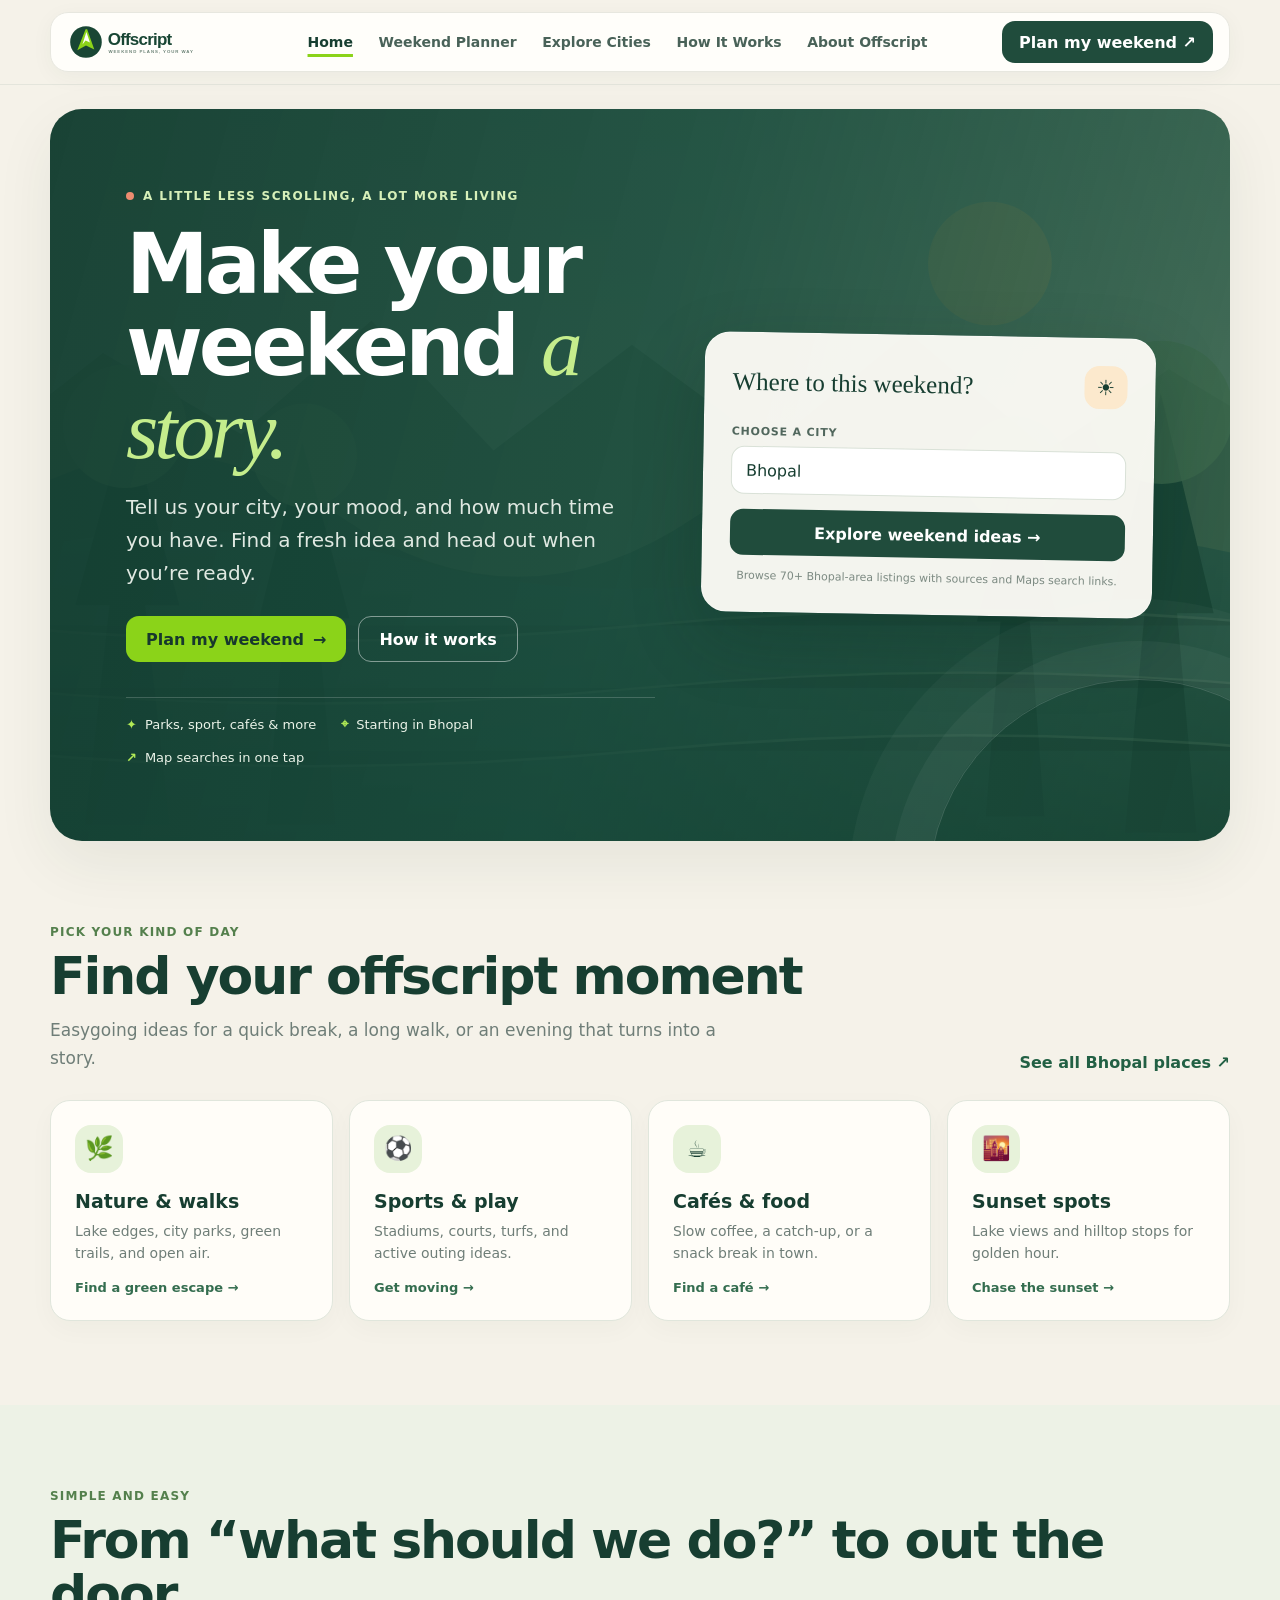
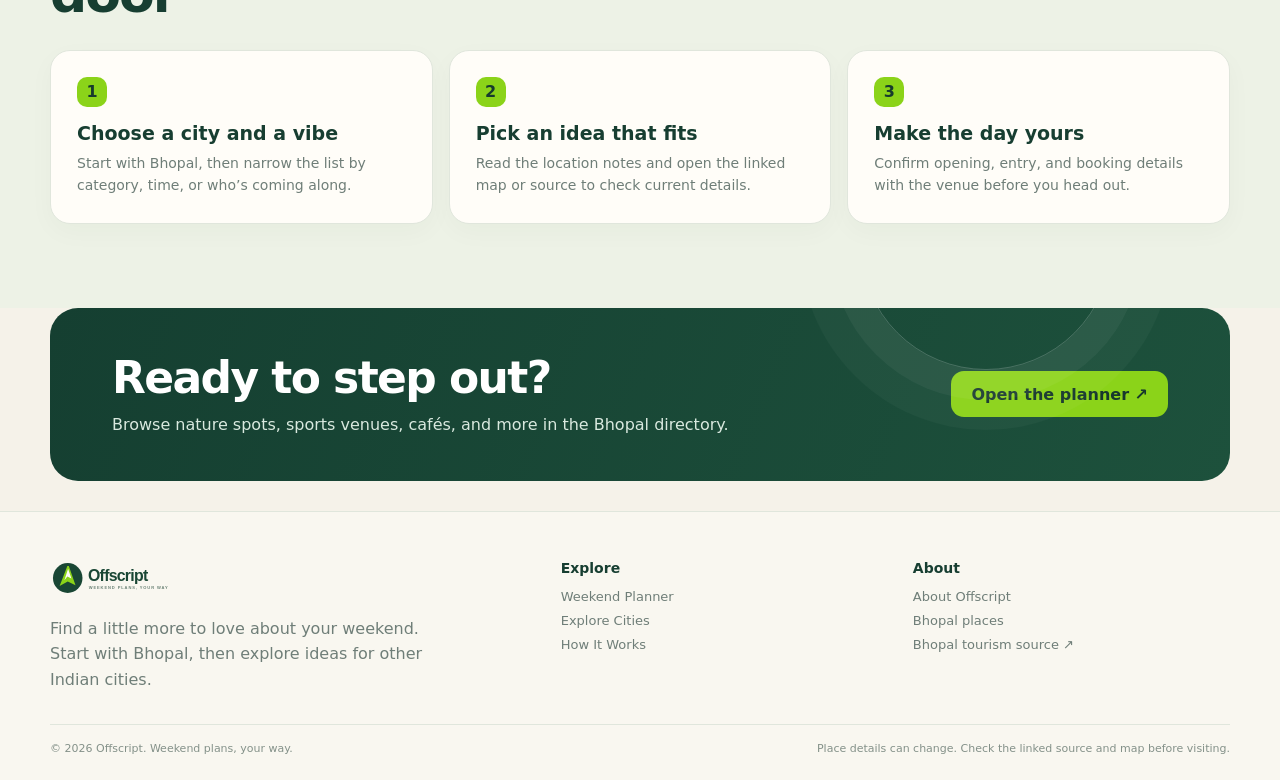
==== index.html @ 76ea66a3 "Add Offscript website" ====
<!doctype html>
<html lang="en">
<head><meta charset="utf-8"><meta name="viewport" content="width=device-width, initial-scale=1"><meta name="description" content="Make your weekend a story. Find thoughtful outing ideas, parks, sports, cafés, and sunset spots in Bhopal."><title>Offscript — Weekend plans, your way</title><link rel="icon" href="assets/offscript-logo.svg" type="image/svg+xml"><link rel="stylesheet" href="assets/styles.css"><link rel="stylesheet" href="assets/pages.css"><script src="assets/shared.js" defer></script></head>
<body data-page="home"><header class="site-header" data-site-header></header>
<main>
  <section class="wrap hero"><div><span class="eyebrow">A little less scrolling, a lot more living</span><h1>Make your weekend <em>a story.</em></h1><p class="hero-copy">Tell us your city, your mood, and how much time you have. Find a fresh idea and head out when you’re ready.</p><div class="hero-actions"><a class="button lime" href="weekend-planner.html">Plan my weekend <span aria-hidden="true">→</span></a><a class="button outline" href="how-it-works.html">How it works</a></div><div class="hero-points"><span><b>✦</b> Parks, sport, cafés & more</span><span><b>⌖</b> Starting in Bhopal</span><span><b>↗</b> Map searches in one tap</span></div></div>
  <aside class="hero-card"><div class="hero-card-head"><h2>Where to this weekend?</h2><span class="sun-icon" aria-hidden="true">☀️</span></div><label class="field-label" for="home-city">Choose a city</label><input class="city-input" id="home-city" list="home-cities" value="Bhopal" autocomplete="off"><datalist id="home-cities"><option>Bhopal</option><option>Indore</option><option>Delhi NCR</option><option>Mumbai</option><option>Bengaluru</option><option>Hyderabad</option><option>Pune</option><option>Jaipur</option></datalist><a class="button" id="home-plan-link" href="weekend-planner.html">Explore weekend ideas →</a><p class="micro-copy">Browse 70+ Bhopal-area listings with sources and Maps search links.</p></aside></section>
  <section class="section"><div class="wrap"><div class="section-head"><div><p class="section-eyebrow">Pick your kind of day</p><h2>Find your offscript moment</h2><p class="section-sub">Easygoing ideas for a quick break, a long walk, or an evening that turns into a story.</p></div><a class="text-link" href="weekend-planner.html">See all Bhopal places ↗</a></div><div class="category-grid"><article class="category-card"><div class="category-icon">🌿</div><h3>Nature & walks</h3><p>Lake edges, city parks, green trails, and open air.</p><a href="weekend-planner.html?category=nature">Find a green escape →</a></article><article class="category-card"><div class="category-icon">⚽</div><h3>Sports & play</h3><p>Stadiums, courts, turfs, and active outing ideas.</p><a href="weekend-planner.html?category=sports">Get moving →</a></article><article class="category-card"><div class="category-icon">☕</div><h3>Cafés & food</h3><p>Slow coffee, a catch-up, or a snack break in town.</p><a href="weekend-planner.html?category=cafe">Find a café →</a></article><article class="category-card"><div class="category-icon">🌇</div><h3>Sunset spots</h3><p>Lake views and hilltop stops for golden hour.</p><a href="weekend-planner.html?category=sunset">Chase the sunset →</a></article></div></div></section>
  <section class="section section-soft"><div class="wrap"><div class="section-head"><div><p class="section-eyebrow">Simple and easy</p><h2>From “what should we do?” to out the door</h2></div></div><div class="step-grid"><article class="step-card"><span class="step-number">1</span><h3>Choose a city and a vibe</h3><p>Start with Bhopal, then narrow the list by category, time, or who’s coming along.</p></article><article class="step-card"><span class="step-number">2</span><h3>Pick an idea that fits</h3><p>Read the location notes and open the linked map or source to check current details.</p></article><article class="step-card"><span class="step-number">3</span><h3>Make the day yours</h3><p>Confirm opening, entry, and booking details with the venue before you head out.</p></article></div></div></section>
  <section class="wrap dark-cta"><div><h2>Ready to step out?</h2><p>Browse nature spots, sports venues, cafés, and more in the Bhopal directory.</p></div><a class="button lime" href="weekend-planner.html">Open the planner ↗</a></section>
</main><footer class="site-footer" data-site-footer></footer>
<script>const homeCity=document.querySelector('#home-city');document.querySelector('#home-plan-link').addEventListener('click',e=>{e.preventDefault();location.href=`weekend-planner.html?city=${encodeURIComponent(homeCity.value.trim()||'Bhopal')}`})</script></body></html>
---- assets/styles.css ----
:root{--paper:#f5f2e9;--surface:#fffdf8;--ink:#173e31;--green:#204c3c;--lime:#8bd319;--mint:#e7f2da;--muted:#6f7e78;--line:#e0e6dc;--coral:#ed8c70;--shadow:0 22px 60px #183b2c12;--radius:24px}*{box-sizing:border-box}html{scroll-behavior:smooth}body{margin:0;background:var(--paper);color:var(--ink);font-family:Inter,ui-sans-serif,system-ui,-apple-system,"Segoe UI",sans-serif;-webkit-font-smoothing:antialiased}a{color:inherit}button,input,select{font:inherit}button{cursor:pointer}.wrap{width:min(1180px,calc(100% - 40px));margin-inline:auto}.site-header{position:sticky;top:0;z-index:20;padding:12px 0;background:#f5f2e9eF;backdrop-filter:blur(16px);border-bottom:1px solid #e4e5dc}.nav-shell{display:flex;align-items:center;justify-content:space-between;gap:24px;min-height:56px;padding:8px 16px;border:1px solid #e7e7df;border-radius:18px;background:#fffefa;box-shadow:0 5px 22px #163a2c0b}.brand img{display:block;width:166px;height:auto}.nav-links{display:flex;align-items:center;gap:clamp(12px,2vw,27px)}.nav-links a{text-decoration:none;color:#496258;font-size:14px;font-weight:650;white-space:nowrap}.nav-links a:hover,.nav-links a[aria-current=page]{color:var(--ink)}.nav-links a[aria-current=page]{text-decoration:underline;text-decoration-color:var(--lime);text-decoration-thickness:3px;text-underline-offset:7px}.nav-cta,.button{display:inline-flex;align-items:center;justify-content:center;gap:9px;min-height:46px;padding:0 20px;border:0;border-radius:13px;background:var(--green);color:white;text-decoration:none;font-weight:750;transition:transform .18s,background .18s}.nav-cta{min-height:42px;padding:0 17px;white-space:nowrap}.button:hover,.nav-cta:hover{background:#153c2e;transform:translateY(-1px)}.button.lime{background:var(--lime);color:#17382d}.button.lime:hover{background:#9de52a}.button.outline{border:1px solid #cbd8cf;background:transparent;color:var(--ink)}.button.outline:hover{background:#edf3e9}.menu-toggle{display:none;border:1px solid var(--line);background:#fff;border-radius:10px;padding:9px;color:var(--ink)}.hero{position:relative;isolation:isolate;overflow:hidden;min-height:590px;display:grid;grid-template-columns:1.08fr .92fr;align-items:center;gap:48px;margin:24px auto 0;padding:clamp(32px,6vw,76px);border-radius:32px;background:linear-gradient(105deg,#143e31f5 0%,#194b3ce8 49%,#1a4a38b3 100%),url("landscape.svg") center/cover;color:white;box-shadow:var(--shadow)}.hero:after{content:"";position:absolute;z-index:-1;width:420px;height:420px;right:-120px;bottom:-260px;border:1px solid #ffffff28;border-radius:50%;box-shadow:0 0 0 38px #ffffff0a,0 0 0 80px #ffffff08}.eyebrow{display:inline-flex;align-items:center;gap:9px;color:#d7f0b9;font-size:12px;font-weight:850;letter-spacing:1.4px;text-transform:uppercase}.eyebrow:before{content:"";width:8px;height:8px;border-radius:50%;background:var(--coral)}h1,h2,h3,p{margin-top:0}.hero h1{max-width:720px;margin:20px 0;font-size:clamp(46px,6.5vw,84px);line-height:.99;letter-spacing:-4px}.hero h1 em{font-family:Georgia,serif;font-weight:500;color:#c5ed8c}.hero-copy{max-width:575px;color:#e0e9e2;font-size:clamp(16px,1.8vw,20px);line-height:1.65}.hero-actions{display:flex;flex-wrap:wrap;gap:12px;margin-top:26px}.hero .button.outline{border-color:#ffffff75;color:white}.hero .button.outline:hover{background:#ffffff16}.hero-points{display:flex;flex-wrap:wrap;gap:18px 25px;margin-top:35px;padding-top:18px;border-top:1px solid #ffffff2e;color:#eaf3e8;font-size:13px}.hero-points span{display:flex;align-items:center;gap:8px}.hero-points b{color:#b2eb56}.hero-card{padding:27px;border:1px solid #ffffff56;border-radius:25px;background:#fffdf8f2;color:var(--ink);box-shadow:0 26px 70px #061e1838;transform:rotate(1deg)}.hero-card-head{display:flex;align-items:center;justify-content:space-between;margin-bottom:22px}.hero-card-head h2{margin:0;font-family:Georgia,serif;font-size:25px;font-weight:500}.sun-icon{display:grid;place-items:center;width:43px;height:43px;border-radius:15px;background:#fce9cd;font-size:21px}.field-label{display:block;margin:15px 0 8px;color:#51675d;font-size:11px;font-weight:850;letter-spacing:.8px;text-transform:uppercase}.city-input,.filter-select,.field-input{width:100%;height:48px;padding:0 14px;border:1px solid #d9e1d7;border-radius:13px;outline:0;background:white;color:var(--ink)}.city-input:focus,.filter-select:focus,.field-input:focus{border-color:#6aa681;box-shadow:0 0 0 3px #80bd7a28}.hero-card .button{width:100%;margin-top:15px}.micro-copy{margin:12px 0 0;color:#7c8a82;text-align:center;font-size:11px;line-height:1.55}.section{padding:84px 0}.section-head{display:flex;align-items:flex-end;justify-content:space-between;gap:22px;margin-bottom:28px}.section-eyebrow{margin-bottom:10px;color:#54804d;font-size:12px;font-weight:850;letter-spacing:1.2px;text-transform:uppercase}.section h2{margin:0;color:var(--ink);font-size:clamp(32px,4.5vw,52px);line-height:1.05;letter-spacing:-2px}.section-sub{max-width:680px;margin:12px 0 0;color:var(--muted);font-size:17px;line-height:1.65}.text-link{color:#226044;font-weight:800;text-decoration:none;white-space:nowrap}.text-link:hover{text-decoration:underline}.category-grid,.step-grid,.city-grid{display:grid;grid-template-columns:repeat(4,1fr);gap:16px}.category-card,.step-card,.city-card{padding:24px;border:1px solid var(--line);border-radius:20px;background:var(--surface);box-shadow:0 8px 26px #183b2c08}.category-icon,.step-icon{display:grid;place-items:center;width:48px;height:48px;margin-bottom:17px;border-radius:16px;background:var(--mint);font-size:23px}.category-card h3,.step-card h3,.city-card h3{margin:0 0 8px;font-size:19px}.category-card p,.step-card p,.city-card p{margin:0;color:var(--muted);font-size:14px;line-height:1.6}.category-card a{display:inline-block;margin-top:15px;color:#346d4f;font-size:13px;font-weight:800;text-decoration:none}.planner-intro{padding:68px 0 38px;text-align:center}.planner-intro .section-eyebrow{margin-bottom:14px}.planner-intro h1{margin:0;color:var(--ink);font-size:clamp(42px,6vw,72px);line-height:1;letter-spacing:-3px}.planner-intro p{max-width:780px;margin:17px auto 0;color:var(--muted);font-size:18px;line-height:1.65}.filter-panel{padding:28px;border:1px solid var(--line);border-radius:25px;background:var(--surface);box-shadow:var(--shadow)}.filter-grid{display:grid;grid-template-columns:1.5fr repeat(4,1fr);gap:18px;align-items:end}.filter-item label{display:block;margin-bottom:8px;font-weight:800;font-size:13px}.filter-item select{height:46px}.quick-row{display:flex;align-items:center;flex-wrap:wrap;gap:8px;margin-top:18px;padding-top:18px;border-top:1px solid var(--line);color:var(--muted);font-size:13px}.quick-chip,.category-chip{padding:7px 13px;border:1px solid #bfcfc3;border-radius:999px;background:white;color:var(--ink);font-size:13px;font-weight:700}.quick-chip:hover,.category-chip:hover,.category-chip.active{border-color:var(--green);background:var(--green);color:white}.category-row{display:flex;align-items:center;flex-wrap:wrap;gap:8px;margin-top:18px}.results{padding:48px 0 76px}.results-head{display:flex;align-items:flex-end;justify-content:space-between;gap:15px;margin-bottom:22px}.results-head h2{margin:0;font-size:clamp(28px,4vw,42px);letter-spacing:-1.5px}.results-head p{margin:8px 0 0;color:var(--muted)}.count-badge{padding:10px 15px;border-radius:999px;background:#fff;border:1px solid var(--line);font-weight:750;font-size:13px;white-space:nowrap}.cards{display:grid;grid-template-columns:repeat(3,minmax(0,1fr));gap:16px}.place-card{display:flex;flex-direction:column;min-height:305px;padding:19px;border:1px solid var(--line);border-radius:21px;background:var(--surface);box-shadow:0 8px 28px #1a3b2e08}.place-top{display:flex;align-items:flex-start;justify-content:space-between;gap:10px}.place-icon{display:grid;place-items:center;width:42px;height:42px;border-radius:14px;background:#e4f0df;font-size:21px}.category-badge,.distance-badge{display:inline-flex;align-items:center;padding:6px 10px;border-radius:999px;background:#ecf2e8;color:#315746;font-size:11px;font-weight:800}.place-card h3{margin:16px 0 7px;font-size:20px;line-height:1.25;letter-spacing:-.45px}.place-area{display:flex;align-items:flex-start;gap:6px;color:#61766b;font-size:12px;font-weight:700;line-height:1.45}.place-card p{margin:11px 0;color:#718078;font-size:13px;line-height:1.55}.place-meta{display:flex;flex-wrap:wrap;gap:7px;margin:0 0 14px}.meta-tag{padding:5px 8px;border:1px solid #e1e7dd;border-radius:999px;color:#687970;font-size:10px;font-weight:750}.place-bottom{display:flex;align-items:center;justify-content:space-between;gap:10px;margin-top:auto;padding-top:13px;border-top:1px solid #e9ece5}.price-note{color:#78867f;font-size:11px;line-height:1.45}.maps-link{display:inline-flex;align-items:center;gap:6px;color:#1d6845;font-size:12px;font-weight:850;text-decoration:none;white-space:nowrap}.maps-link:hover{text-decoration:underline}.source-link{display:inline-block;margin-top:9px;color:#789084;font-size:10px;text-decoration:underline;text-underline-offset:2px}.empty-state{max-width:820px;margin:0 auto;padding:54px 30px;border:1px dashed #cad7cc;border-radius:25px;background:#fff;text-align:center}.empty-icon{display:grid;place-items:center;width:64px;height:64px;margin:0 auto 18px;border-radius:50%;background:#edf3e7;font-size:28px}.empty-state h3{margin:0 0 8px;font-size:25px}.empty-state p{max-width:610px;margin:0 auto 19px;color:var(--muted);line-height:1.6}.note-panel{padding:17px 19px;border-left:4px solid var(--lime);border-radius:0 12px 12px 0;background:#edf4e5;color:#53675e;font-size:13px;line-height:1.6}.dark-cta{position:relative;overflow:hidden;display:flex;align-items:center;justify-content:space-between;gap:22px;padding:44px clamp(22px,5vw,62px);border-radius:28px;background:linear-gradient(112deg,#153f31,#1d513c);color:white}.dark-cta h2{margin:0 0 9px;font-size:clamp(28px,4vw,44px);letter-spacing:-1.6px}.dark-cta p{max-width:700px;margin:0;color:#d9e9df;line-height:1.6}.dark-cta:after{content:"";position:absolute;width:250px;height:250px;right:10%;top:-190px;border-radius:50%;border:1px solid #ffffff33;box-shadow:0 0 0 30px #ffffff0b,0 0 0 60px #ffffff08;pointer-events:none}.site-footer{margin-top:30px;padding:48px 0 22px;border-top:1px solid var(--line);background:#f9f7f0}.footer-grid{display:grid;grid-template-columns:1.5fr 1fr 1fr;gap:35px}.footer-brand img{width:155px}.footer-brand p{max-width:390px;margin:16px 0 0;color:var(--muted);line-height:1.6}.footer-col h3{margin:0 0 13px;font-size:14px}.footer-col a{display:block;margin:9px 0;color:var(--muted);font-size:13px;text-decoration:none}.footer-col a:hover{color:var(--ink)}.fine-print{display:flex;justify-content:space-between;gap:18px;margin-top:32px;padding-top:16px;border-top:1px solid var(--line);color:#849189;font-size:11px;line-height:1.5}.page-banner{margin:26px auto 0;padding:clamp(32px,5vw,60px);border-radius:28px;background:linear-gradient(135deg,#eaf3dc,#fffdf8);border:1px solid var(--line)}.page-banner h1{max-width:850px;margin:0;color:var(--ink);font-size:clamp(40px,6vw,68px);letter-spacing:-3px;line-height:1}.page-banner p{max-width:760px;margin:17px 0 0;color:var(--muted);font-size:18px;line-height:1.65}.city-card{display:flex;flex-direction:column;min-height:205px}.city-card .status{display:inline-flex;align-self:flex-start;margin-bottom:16px;padding:5px 9px;border-radius:999px;background:#e9f2dc;color:#456d35;font-size:10px;font-weight:850;text-transform:uppercase;letter-spacing:.6px}.city-card .status.pending{background:#f5ecda;color:#8b6c36}.city-card a{margin-top:auto;padding-top:15px;color:#2f6e4f;font-weight:800;text-decoration:none;font-size:13px}.steps-wrap{counter-reset:steps}.step-card{position:relative;padding-top:31px}.step-card .step-number{display:inline-grid;place-items:center;width:30px;height:30px;margin-bottom:15px;border-radius:10px;background:var(--lime);color:#173b2d;font-weight:900}.about-columns{display:grid;grid-template-columns:1fr 1fr;gap:20px}.about-card{padding:26px;border:1px solid var(--line);border-radius:20px;background:white}.about-card h2{margin:0 0 12px;font-size:24px}.about-card p{margin:0;color:var(--muted);line-height:1.7}.mobile-only{display:none}@media(max-width:1000px){.filter-grid{grid-template-columns:repeat(3,1fr)}.filter-item:first-child{grid-column:span 3}.category-grid,.city-grid{grid-template-columns:repeat(2,1fr)}.cards{grid-template-columns:repeat(2,minmax(0,1fr))}.hero{gap:30px}.hero h1{font-size:clamp(45px,6vw,72px)}}@media(max-width:720px){.wrap{width:min(100% - 28px,600px)}.site-header{padding:7px 0}.nav-shell{position:relative;flex-wrap:wrap;padding:8px 11px}.brand img{width:140px}.menu-toggle{display:block;margin-left:auto}.nav-cta{display:none}.nav-links{display:none;flex-basis:100%;flex-direction:column;align-items:stretch;gap:0;padding:5px 4px 9px}.nav-links.open{display:flex}.nav-links a{padding:12px 8px;border-top:1px solid #edf0e8}.hero{grid-template-columns:1fr;min-height:0;margin-top:12px;padding:33px 23px;border-radius:23px}.hero h1{font-size:clamp(48px,13vw,72px);letter-spacing:-2.8px}.hero-card{max-width:500px;transform:none}.hero-points{gap:12px 16px;font-size:12px}.section{padding:60px 0}.section-head{align-items:flex-start;flex-direction:column}.section-sub{font-size:15px}.filter-panel{padding:18px}.filter-grid{grid-template-columns:1fr 1fr;gap:13px}.filter-item:first-child{grid-column:span 2}.cards{grid-template-columns:1fr}.place-card{min-height:0}.planner-intro{padding:48px 0 28px}.planner-intro h1{letter-spacing:-2px}.planner-intro p{font-size:15px}.results{padding:34px 0 55px}.results-head{align-items:flex-start;flex-direction:column}.category-grid,.city-grid{grid-template-columns:1fr 1fr;gap:11px}.category-card,.step-card,.city-card{padding:18px}.dark-cta{align-items:flex-start;flex-direction:column;padding:31px 23px}.footer-grid{grid-template-columns:1fr 1fr;gap:24px}.footer-brand{grid-column:1/-1}.fine-print{flex-direction:column;gap:6px}.page-banner{margin-top:12px;border-radius:22px}.page-banner h1{letter-spacing:-2px}.page-banner p{font-size:15px}.about-columns{grid-template-columns:1fr}}@media(max-width:420px){.filter-grid{grid-template-columns:1fr}.filter-item:first-child{grid-column:auto}.category-grid,.city-grid{grid-template-columns:1fr}.hero-actions .button{flex:1 1 100%}.footer-grid{grid-template-columns:1fr}.footer-brand{grid-column:auto}.count-badge{white-space:normal}}
---- assets/pages.css ----
.section-soft{background:#edf2e6}.section-soft .step-grid{grid-template-columns:repeat(3,1fr)}.place-meta{align-items:center;color:#61766b;font-size:11px;font-weight:700}.place-meta small{color:#85928b;font-size:10px;font-weight:500}.daytrip-label{padding:5px 8px;border-radius:999px;background:#f6ecdc;color:#89642e;font-size:10px}.filter-caption{margin-right:5px;color:#61766b;font-size:12px;font-weight:750}.clear-button{margin-left:auto;padding:7px 10px;border:0;background:transparent;color:#47705a;font-size:12px;font-weight:800}.clear-button:hover{text-decoration:underline}.planner-note{margin-top:26px}.city-search-inline{display:flex;gap:10px;max-width:620px;margin-top:25px}.city-search-inline .city-input{flex:1;min-width:0}.city-search-inline .button{white-space:nowrap}.section-soft .step-card{padding:26px;border:1px solid var(--line);border-radius:20px;background:#fffdf8}.category-badge{white-space:nowrap}.place-bottom{margin-top:12px}.place-card .source-link{align-self:flex-start}.place-card .place-description{color:#718078}.place-card .place-area{margin-bottom:0}.empty-state[hidden],.empty-state [hidden]{display:none}.filter-item input{height:46px}.planner-intro+.filter-panel{margin-bottom:0}@media(max-width:1000px){.section-soft .step-grid{grid-template-columns:repeat(2,1fr)}}@media(max-width:720px){.section-soft .step-grid{grid-template-columns:1fr}.city-search-inline{flex-direction:column}.city-search-inline .button{width:100%}.clear-button{margin-left:0}.place-meta{font-size:10px}}
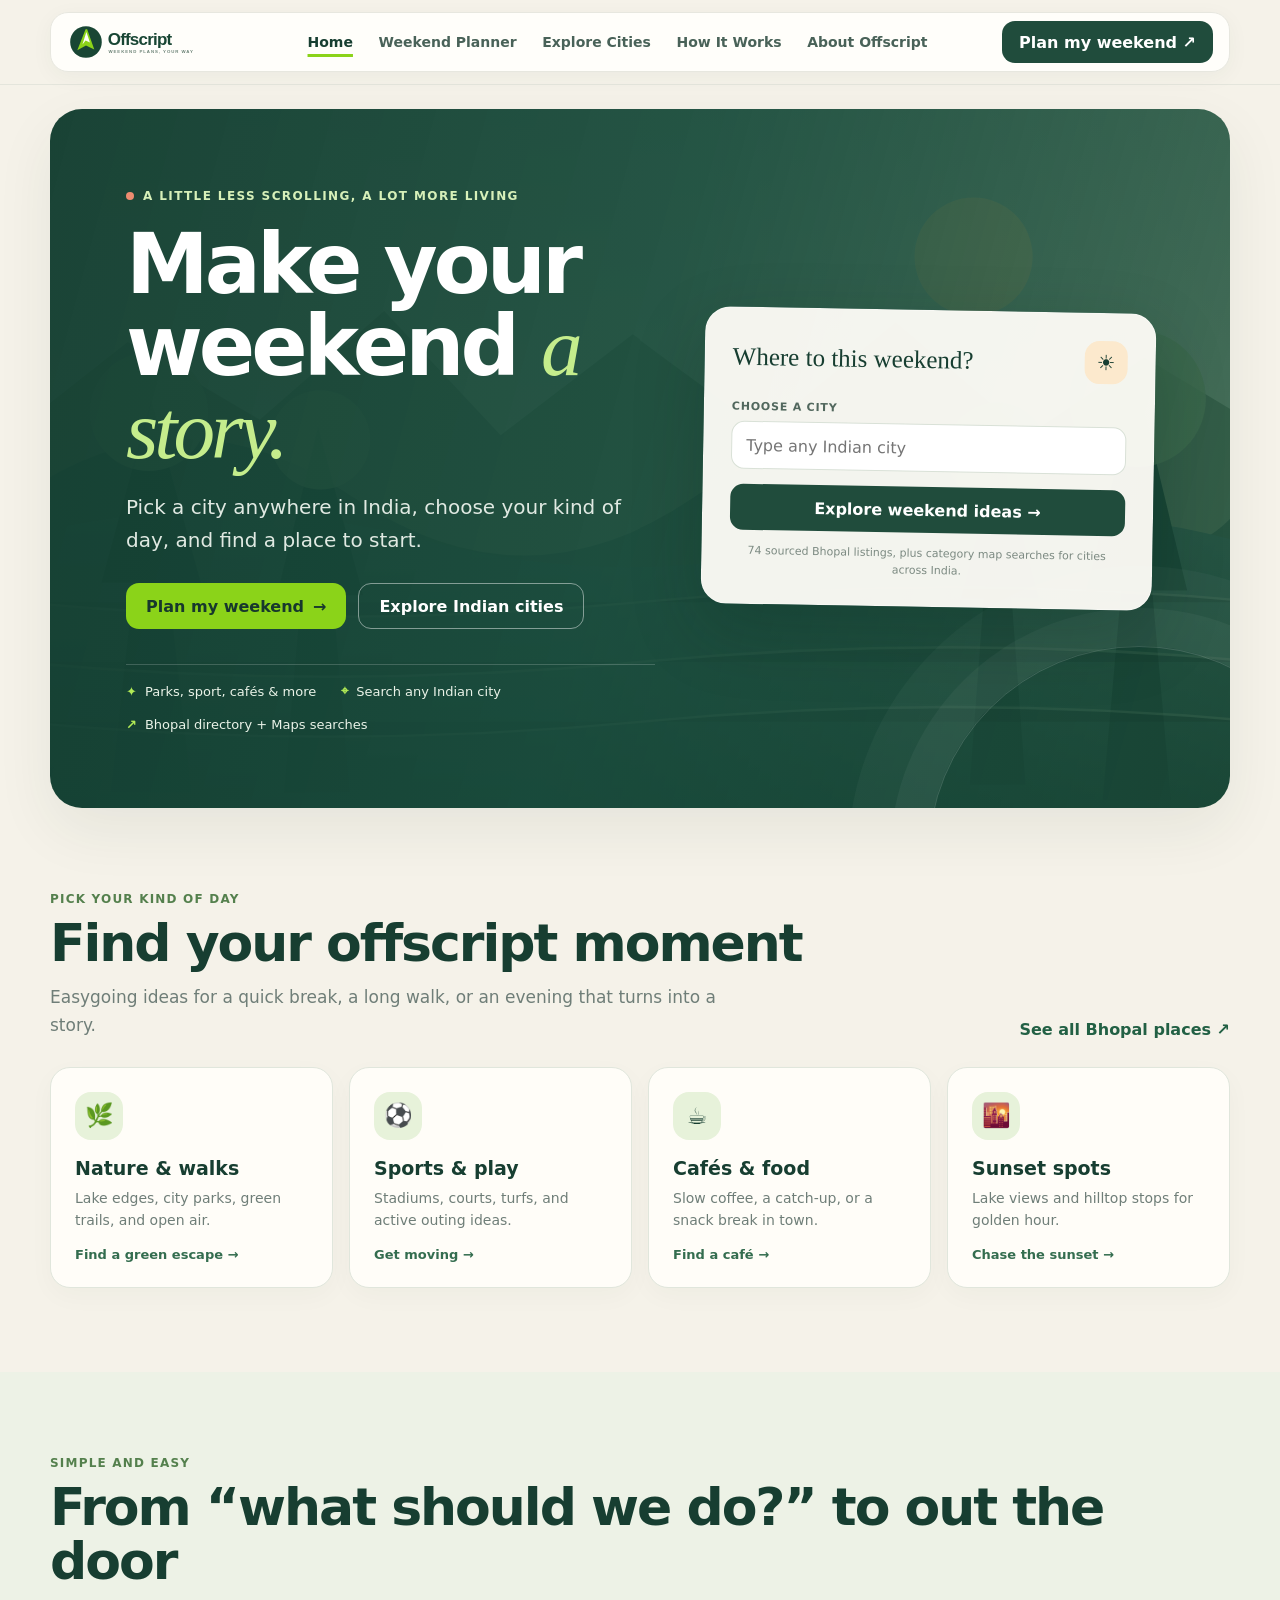
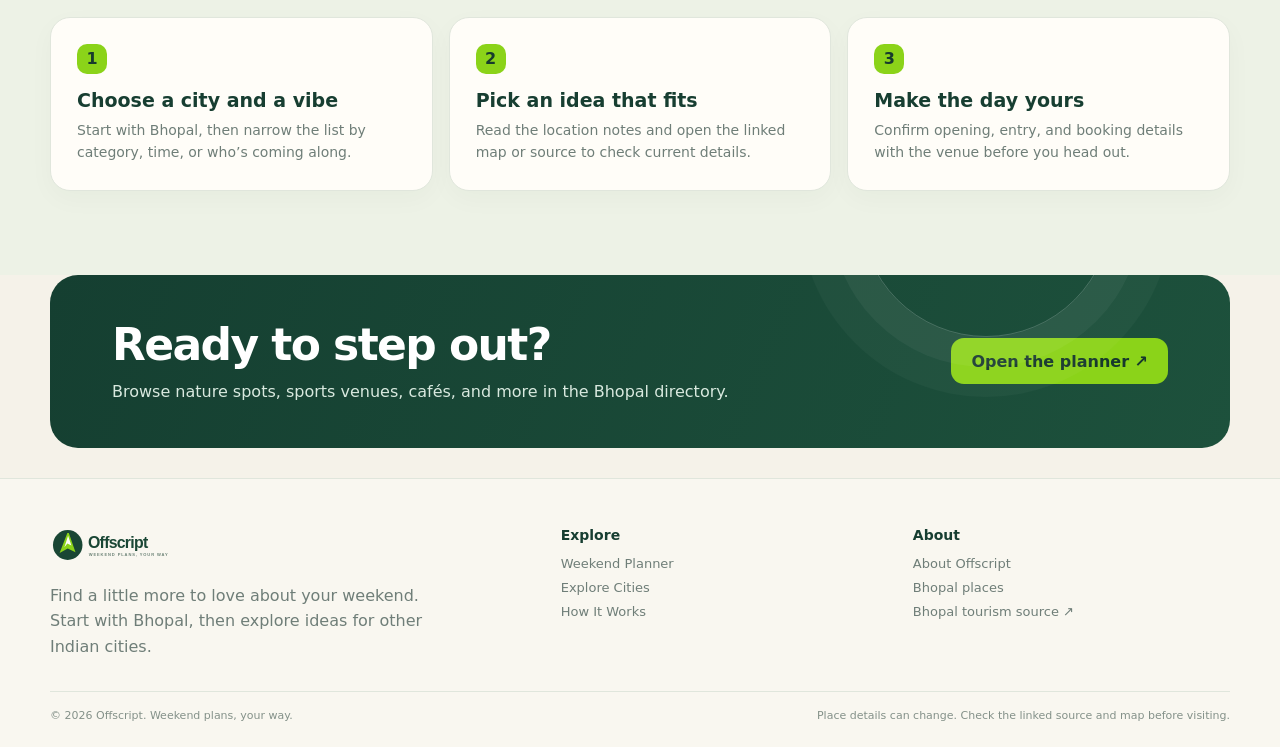
==== commit a4892346: "Update Offscript website planner" ====
--- a/index.html
+++ b/index.html
@@ -1,12 +1,12 @@
 <!doctype html>
 <html lang="en">
-<head><meta charset="utf-8"><meta name="viewport" content="width=device-width, initial-scale=1"><meta name="description" content="Make your weekend a story. Find thoughtful outing ideas, parks, sports, cafés, and sunset spots in Bhopal."><title>Offscript — Weekend plans, your way</title><link rel="icon" href="assets/offscript-logo.svg" type="image/svg+xml"><link rel="stylesheet" href="assets/styles.css"><link rel="stylesheet" href="assets/pages.css"><script src="assets/shared.js" defer></script></head>
+<head><meta charset="utf-8"><meta name="viewport" content="width=device-width, initial-scale=1"><meta name="description" content="Plan a weekend in any Indian city. Browse Bhopal's sourced place directory or explore city searches across India."><title>Offscript — Weekend plans across India</title><link rel="icon" href="assets/offscript-logo.svg" type="image/svg+xml"><link rel="stylesheet" href="assets/styles.css"><link rel="stylesheet" href="assets/pages.css"><script src="assets/india-cities.js" defer></script><script src="assets/shared.js" defer></script></head>
 <body data-page="home"><header class="site-header" data-site-header></header>
 <main>
-  <section class="wrap hero"><div><span class="eyebrow">A little less scrolling, a lot more living</span><h1>Make your weekend <em>a story.</em></h1><p class="hero-copy">Tell us your city, your mood, and how much time you have. Find a fresh idea and head out when you’re ready.</p><div class="hero-actions"><a class="button lime" href="weekend-planner.html">Plan my weekend <span aria-hidden="true">→</span></a><a class="button outline" href="how-it-works.html">How it works</a></div><div class="hero-points"><span><b>✦</b> Parks, sport, cafés & more</span><span><b>⌖</b> Starting in Bhopal</span><span><b>↗</b> Map searches in one tap</span></div></div>
-  <aside class="hero-card"><div class="hero-card-head"><h2>Where to this weekend?</h2><span class="sun-icon" aria-hidden="true">☀️</span></div><label class="field-label" for="home-city">Choose a city</label><input class="city-input" id="home-city" list="home-cities" value="Bhopal" autocomplete="off"><datalist id="home-cities"><option>Bhopal</option><option>Indore</option><option>Delhi NCR</option><option>Mumbai</option><option>Bengaluru</option><option>Hyderabad</option><option>Pune</option><option>Jaipur</option></datalist><a class="button" id="home-plan-link" href="weekend-planner.html">Explore weekend ideas →</a><p class="micro-copy">Browse 70+ Bhopal-area listings with sources and Maps search links.</p></aside></section>
+  <section class="wrap hero"><div><span class="eyebrow">A little less scrolling, a lot more living</span><h1>Make your weekend <em>a story.</em></h1><p class="hero-copy">Pick a city anywhere in India, choose your kind of day, and find a place to start.</p><div class="hero-actions"><a class="button lime" href="weekend-planner.html">Plan my weekend <span aria-hidden="true">→</span></a><a class="button outline" href="explore-cities.html">Explore Indian cities</a></div><div class="hero-points"><span><b>✦</b> Parks, sport, cafés & more</span><span><b>⌖</b> Search any Indian city</span><span><b>↗</b> Bhopal directory + Maps searches</span></div></div>
+  <aside class="hero-card"><div class="hero-card-head"><h2>Where to this weekend?</h2><span class="sun-icon" aria-hidden="true">☀️</span></div><label class="field-label" for="home-city">Choose a city</label><input class="city-input" id="home-city" list="home-cities" placeholder="Type any Indian city" autocomplete="off"><datalist id="home-cities"><option>Bhopal</option><option>Delhi</option><option>Mumbai</option><option>Bengaluru</option><option>Hyderabad</option><option>Chennai</option><option>Kolkata</option><option>Jaipur</option></datalist><a class="button" id="home-plan-link" href="weekend-planner.html?city=Bhopal">Explore weekend ideas →</a><p class="micro-copy">74 sourced Bhopal listings, plus category map searches for cities across India.</p></aside></section>
   <section class="section"><div class="wrap"><div class="section-head"><div><p class="section-eyebrow">Pick your kind of day</p><h2>Find your offscript moment</h2><p class="section-sub">Easygoing ideas for a quick break, a long walk, or an evening that turns into a story.</p></div><a class="text-link" href="weekend-planner.html">See all Bhopal places ↗</a></div><div class="category-grid"><article class="category-card"><div class="category-icon">🌿</div><h3>Nature & walks</h3><p>Lake edges, city parks, green trails, and open air.</p><a href="weekend-planner.html?category=nature">Find a green escape →</a></article><article class="category-card"><div class="category-icon">⚽</div><h3>Sports & play</h3><p>Stadiums, courts, turfs, and active outing ideas.</p><a href="weekend-planner.html?category=sports">Get moving →</a></article><article class="category-card"><div class="category-icon">☕</div><h3>Cafés & food</h3><p>Slow coffee, a catch-up, or a snack break in town.</p><a href="weekend-planner.html?category=cafe">Find a café →</a></article><article class="category-card"><div class="category-icon">🌇</div><h3>Sunset spots</h3><p>Lake views and hilltop stops for golden hour.</p><a href="weekend-planner.html?category=sunset">Chase the sunset →</a></article></div></div></section>
   <section class="section section-soft"><div class="wrap"><div class="section-head"><div><p class="section-eyebrow">Simple and easy</p><h2>From “what should we do?” to out the door</h2></div></div><div class="step-grid"><article class="step-card"><span class="step-number">1</span><h3>Choose a city and a vibe</h3><p>Start with Bhopal, then narrow the list by category, time, or who’s coming along.</p></article><article class="step-card"><span class="step-number">2</span><h3>Pick an idea that fits</h3><p>Read the location notes and open the linked map or source to check current details.</p></article><article class="step-card"><span class="step-number">3</span><h3>Make the day yours</h3><p>Confirm opening, entry, and booking details with the venue before you head out.</p></article></div></div></section>
   <section class="wrap dark-cta"><div><h2>Ready to step out?</h2><p>Browse nature spots, sports venues, cafés, and more in the Bhopal directory.</p></div><a class="button lime" href="weekend-planner.html">Open the planner ↗</a></section>
 </main><footer class="site-footer" data-site-footer></footer>
-<script>const homeCity=document.querySelector('#home-city');document.querySelector('#home-plan-link').addEventListener('click',e=>{e.preventDefault();location.href=`weekend-planner.html?city=${encodeURIComponent(homeCity.value.trim()||'Bhopal')}`})</script></body></html>
+<script>window.addEventListener('DOMContentLoaded',()=>{const homeCity=document.querySelector('#home-city');const homeCityList=document.querySelector('#home-cities');(window.INDIA_CITY_GROUPS||[]).flatMap(group=>group.cities).forEach(city=>{if(![...homeCityList.options].some(option=>option.value.toLowerCase()===city.toLowerCase()))homeCityList.append(new Option(city))});document.querySelector('#home-plan-link').addEventListener('click',e=>{e.preventDefault();location.href=`weekend-planner.html?city=${encodeURIComponent(homeCity.value.trim()||'Bhopal')}`})})</script></body></html>
--- a/assets/pages.css
+++ b/assets/pages.css
@@ -1 +1,2 @@
 .section-soft{background:#edf2e6}.section-soft .step-grid{grid-template-columns:repeat(3,1fr)}.place-meta{align-items:center;color:#61766b;font-size:11px;font-weight:700}.place-meta small{color:#85928b;font-size:10px;font-weight:500}.daytrip-label{padding:5px 8px;border-radius:999px;background:#f6ecdc;color:#89642e;font-size:10px}.filter-caption{margin-right:5px;color:#61766b;font-size:12px;font-weight:750}.clear-button{margin-left:auto;padding:7px 10px;border:0;background:transparent;color:#47705a;font-size:12px;font-weight:800}.clear-button:hover{text-decoration:underline}.planner-note{margin-top:26px}.city-search-inline{display:flex;gap:10px;max-width:620px;margin-top:25px}.city-search-inline .city-input{flex:1;min-width:0}.city-search-inline .button{white-space:nowrap}.section-soft .step-card{padding:26px;border:1px solid var(--line);border-radius:20px;background:#fffdf8}.category-badge{white-space:nowrap}.place-bottom{margin-top:12px}.place-card .source-link{align-self:flex-start}.place-card .place-description{color:#718078}.place-card .place-area{margin-bottom:0}.empty-state[hidden],.empty-state [hidden]{display:none}.filter-item input{height:46px}.planner-intro+.filter-panel{margin-bottom:0}@media(max-width:1000px){.section-soft .step-grid{grid-template-columns:repeat(2,1fr)}}@media(max-width:720px){.section-soft .step-grid{grid-template-columns:1fr}.city-search-inline{flex-direction:column}.city-search-inline .button{width:100%}.clear-button{margin-left:0}.place-meta{font-size:10px}}
+.explore-note{text-align:left}.all-india-note{margin-top:22px}.state-directory-section{padding-top:30px}.state-directory{display:grid;grid-template-columns:repeat(2,minmax(0,1fr));gap:12px}.state-group{align-self:start;overflow:hidden;border:1px solid var(--line);border-radius:16px;background:var(--surface)}.state-group[hidden],.state-city-link[hidden]{display:none}.state-group summary{display:flex;align-items:center;justify-content:space-between;gap:12px;padding:16px 18px;cursor:pointer;list-style:none;font-weight:800}.state-group summary::-webkit-details-marker{display:none}.state-group summary:after{content:"+";color:#58805a;font-size:20px;line-height:1}.state-group[open] summary:after{content:"−"}.state-group summary span{margin-left:auto;color:#829087;font-size:11px;font-weight:650;white-space:nowrap}.state-city-list{display:flex;flex-wrap:wrap;gap:8px;padding:0 16px 16px;border-top:1px solid #edf0e9}.state-city-link{display:inline-flex;align-items:center;gap:8px;margin-top:11px;padding:7px 11px;border:1px solid #cfdbd1;border-radius:999px;background:white;color:#234b39;font-size:12px;font-weight:700;text-decoration:none}.state-city-link:hover{border-color:#7dad65;background:#edf5e5}.state-city-link span{color:#60924a}.map-category-grid{display:grid;grid-template-columns:repeat(2,minmax(0,1fr));gap:12px;max-width:720px;margin:24px auto}.map-category-grid[hidden]{display:none}.map-search-card{display:grid;grid-template-columns:40px 1fr;align-items:center;gap:2px 11px;padding:15px;border:1px solid var(--line);border-radius:15px;background:#fff;color:var(--ink);text-align:left;text-decoration:none}.map-search-card:hover{border-color:#89b374;background:#f8fbf3}.map-search-card>span{grid-row:span 2;display:grid;place-items:center;width:38px;height:38px;border-radius:12px;background:#eaf3dd;font-size:19px}.map-search-card b{font-size:14px}.map-search-card small{color:var(--muted);font-size:11px}.empty-state>#city-map-link[hidden],.empty-state>#empty-reset[hidden]{display:none}@media(max-width:720px){.state-directory{grid-template-columns:1fr}.map-category-grid{grid-template-columns:1fr}.state-group summary{padding:14px 15px}}
